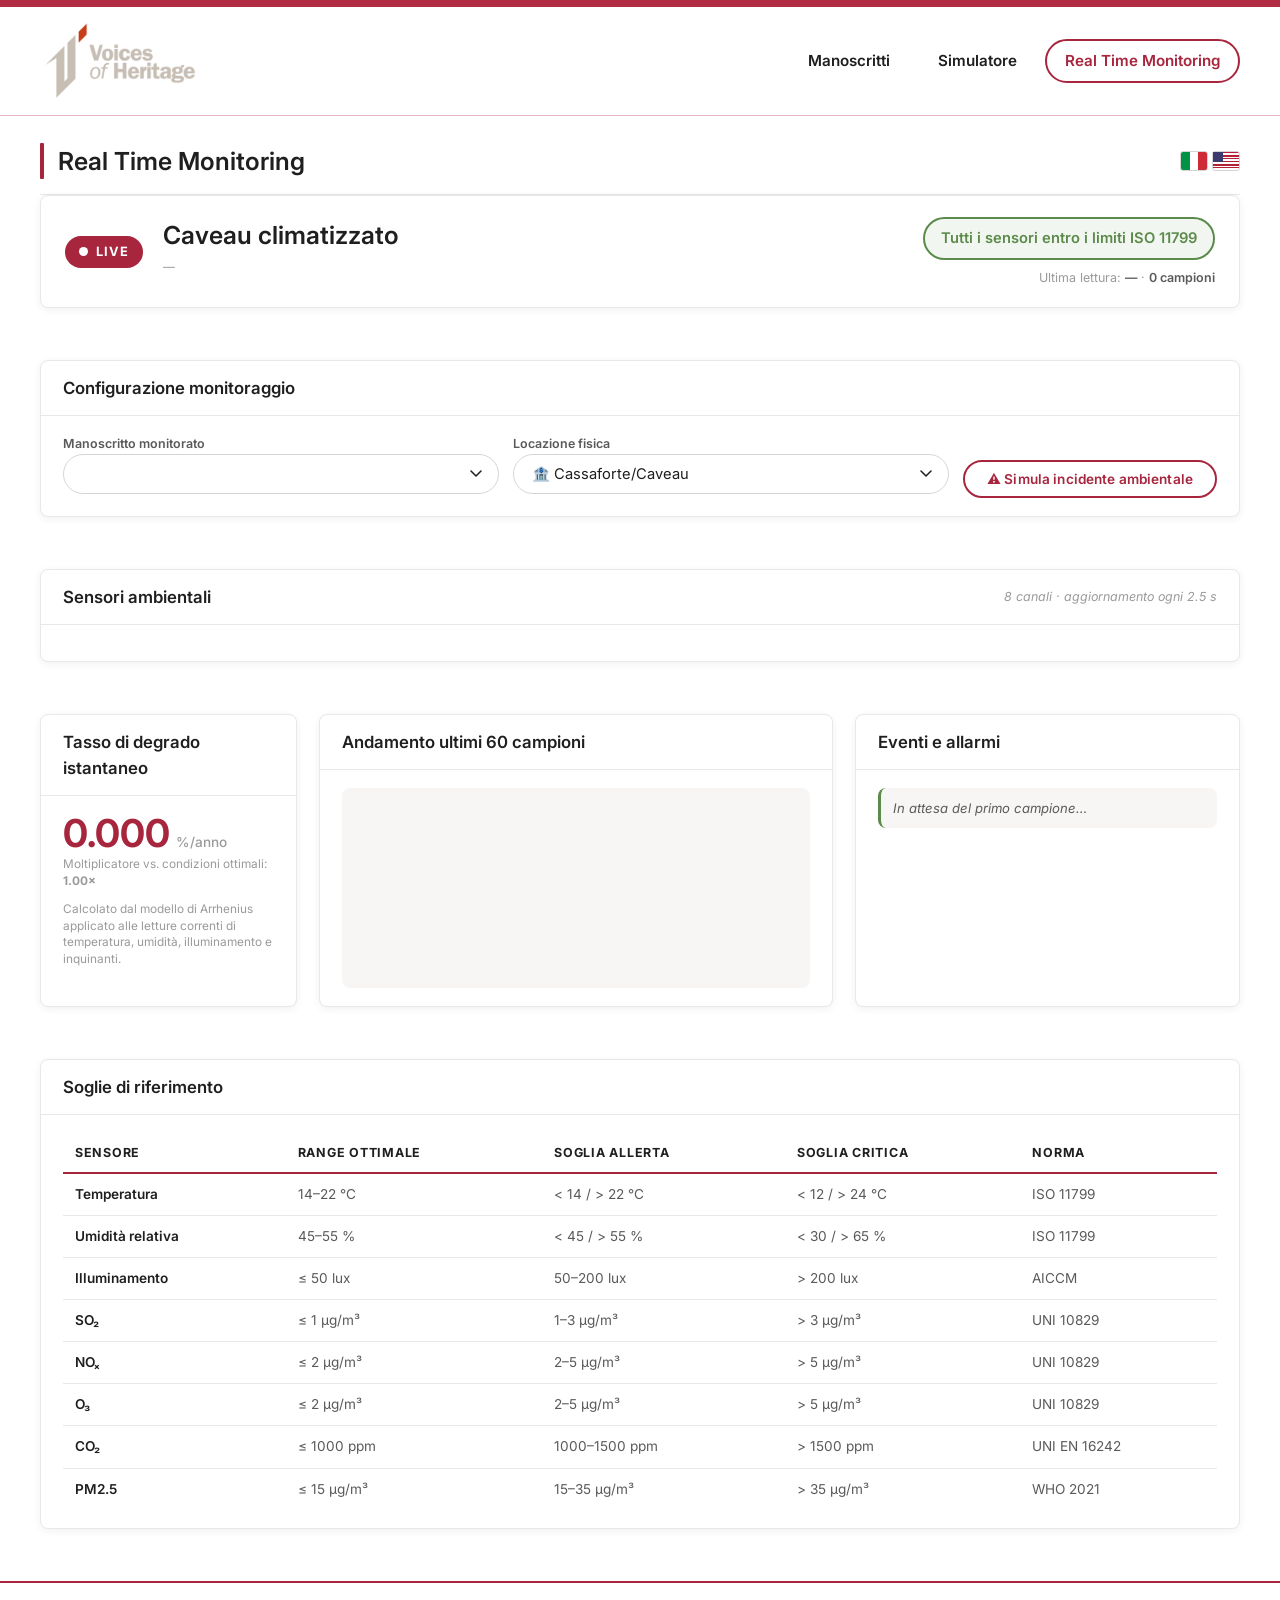
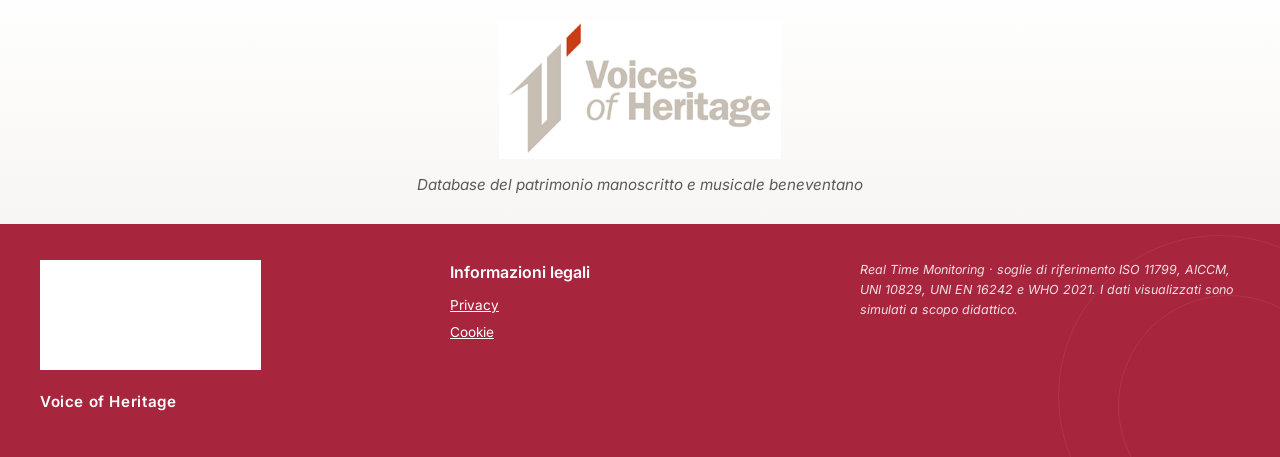
==== monitoring.html @ d682d277 "Three-page navigation: Manoscritti / Simulatore / Real Time Monitoring Replaces the 6-link VoH nav w" ====
<!doctype html>
<html lang="it">
<head>
<meta charset="utf-8" />
<meta name="viewport" content="width=device-width,initial-scale=1" />
<title>Real Time Monitoring · Voices of Heritage</title>
<meta name="description" content="Monitoraggio in tempo reale dei parametri ambientali e degli inquinanti che governano la conservazione dei manoscritti beneventani: T, UR, lux, SO₂, NOₓ, O₃, CO₂, PM2.5." />
<link rel="preconnect" href="https://fonts.googleapis.com" />
<link rel="preconnect" href="https://fonts.gstatic.com" crossorigin />
<link href="https://fonts.googleapis.com/css2?family=Inter:wght@400;500;600;700&display=swap" rel="stylesheet" />
<link rel="stylesheet" href="css/style.css" />
</head>
<body>

<div class="top-strip"></div>

<header class="site-header">
  <div class="site-logo">
    <img src="assets/logo-voh.png" alt="Voices of Heritage" />
  </div>
  <nav class="site-nav">
    <a class="nav-link" href="index.html">Manoscritti</a>
    <a class="nav-link" href="simulatore.html">Simulatore</a>
    <a class="nav-link active" href="monitoring.html">Real Time Monitoring</a>
  </nav>
</header>

<div class="page-title-row">
  <div class="page-title">
    <h2>Real Time Monitoring</h2>
  </div>
  <div class="lang-switcher">
    <span class="lang-flag it" title="Italiano"></span>
    <span class="lang-flag en" title="English"></span>
  </div>
</div>
<div class="page-divider"></div>

<!-- ═══════════════ STATUS BANNER ═══════════════ -->
<section class="full-section">
  <div class="card mon-banner">
    <div class="mon-banner-left">
      <div class="mon-live">
        <span class="live-dot"></span>
        <span>LIVE</span>
      </div>
      <div>
        <h2 id="locDisplayName">Caveau climatizzato</h2>
        <p id="locDisplayDesc" class="hint" style="margin-top:4px">—</p>
      </div>
    </div>
    <div class="mon-banner-right">
      <div class="mon-status status-ok" id="overallStatus">Tutti i sensori entro i limiti ISO 11799</div>
      <div class="mon-meta">
        <span>Ultima lettura: <b id="lastReading">—</b></span>
        <span>·</span>
        <span><b id="uptimeSamples">0 campioni</b></span>
      </div>
    </div>
  </div>
</section>

<!-- ═══════════════ CONFIG ═══════════════ -->
<section class="full-section">
  <div class="card">
    <div class="card-head"><h2>Configurazione monitoraggio</h2></div>
    <div class="card-body mon-config">
      <label>Manoscritto monitorato
        <select id="monManuscript"></select>
      </label>
      <label>Locazione fisica
        <select id="monLocation"></select>
      </label>
      <div class="mon-action">
        <button class="btn-outline" id="btnIncident">⚠ Simula incidente ambientale</button>
      </div>
    </div>
  </div>
</section>

<!-- ═══════════════ SENSOR GRID ═══════════════ -->
<section class="full-section">
  <div class="card">
    <div class="card-head">
      <h2>Sensori ambientali</h2>
      <span class="card-meta">8 canali · aggiornamento ogni 2.5 s</span>
    </div>
    <div class="card-body">
      <div class="sensor-grid" id="sensorGrid"></div>
    </div>
  </div>
</section>

<!-- ═══════════════ RATE + CHART + ALERTS ═══════════════ -->
<section class="full-section">
  <div class="mon-grid">
    <div class="card">
      <div class="card-head"><h2>Tasso di degrado istantaneo</h2></div>
      <div class="card-body">
        <div class="deg-rate-big">
          <span id="degRateValue">0.000</span><small>%/anno</small>
        </div>
        <p class="hint">Moltiplicatore vs. condizioni ottimali: <b id="degRateMult">1.00×</b></p>
        <p class="hint" style="margin-top:8px">
          Calcolato dal modello di Arrhenius applicato alle letture correnti di temperatura,
          umidità, illuminamento e inquinanti.
        </p>
      </div>
    </div>

    <div class="card">
      <div class="card-head"><h2>Andamento ultimi 60 campioni</h2></div>
      <div class="card-body">
        <canvas id="liveChart"></canvas>
      </div>
    </div>

    <div class="card mon-alerts">
      <div class="card-head"><h2>Eventi e allarmi</h2></div>
      <div class="card-body">
        <ul class="alert-list" id="alertList">
          <li class="alert-ok"><span class="alert-msg">In attesa del primo campione…</span></li>
        </ul>
      </div>
    </div>
  </div>
</section>

<!-- ═══════════════ ISO REFERENCE ═══════════════ -->
<section class="full-section">
  <div class="card">
    <div class="card-head"><h2>Soglie di riferimento</h2></div>
    <div class="card-body">
      <table class="ref-table">
        <thead>
          <tr><th>Sensore</th><th>Range ottimale</th><th>Soglia allerta</th><th>Soglia critica</th><th>Norma</th></tr>
        </thead>
        <tbody>
          <tr><td>Temperatura</td><td>14–22 °C</td><td>&lt; 14 / &gt; 22 °C</td><td>&lt; 12 / &gt; 24 °C</td><td>ISO 11799</td></tr>
          <tr><td>Umidità relativa</td><td>45–55 %</td><td>&lt; 45 / &gt; 55 %</td><td>&lt; 30 / &gt; 65 %</td><td>ISO 11799</td></tr>
          <tr><td>Illuminamento</td><td>≤ 50 lux</td><td>50–200 lux</td><td>&gt; 200 lux</td><td>AICCM</td></tr>
          <tr><td>SO₂</td><td>≤ 1 µg/m³</td><td>1–3 µg/m³</td><td>&gt; 3 µg/m³</td><td>UNI 10829</td></tr>
          <tr><td>NOₓ</td><td>≤ 2 µg/m³</td><td>2–5 µg/m³</td><td>&gt; 5 µg/m³</td><td>UNI 10829</td></tr>
          <tr><td>O₃</td><td>≤ 2 µg/m³</td><td>2–5 µg/m³</td><td>&gt; 5 µg/m³</td><td>UNI 10829</td></tr>
          <tr><td>CO₂</td><td>≤ 1000 ppm</td><td>1000–1500 ppm</td><td>&gt; 1500 ppm</td><td>UNI EN 16242</td></tr>
          <tr><td>PM2.5</td><td>≤ 15 µg/m³</td><td>15–35 µg/m³</td><td>&gt; 35 µg/m³</td><td>WHO 2021</td></tr>
        </tbody>
      </table>
    </div>
  </div>
</section>

<div class="brand-strip">
  <img src="assets/logo-voh.png" alt="Voices of Heritage" />
  <p class="brand-strip-tag">Database del patrimonio manoscritto e musicale beneventano</p>
</div>

<footer class="site-footer">
  <div class="footer-content">
    <div class="footer-brand">
      <img src="assets/logo-voh.png" alt="Voices of Heritage" />
      <p>Voice of Heritage</p>
    </div>
    <div class="footer-legal">
      <h4>Informazioni legali</h4>
      <a href="#">Privacy</a>
      <a href="#">Cookie</a>
    </div>
    <div class="footer-meta">
      Real Time Monitoring · soglie di riferimento ISO 11799, AICCM,
      UNI 10829, UNI EN 16242 e WHO 2021. I dati visualizzati sono simulati a
      scopo didattico.
    </div>
  </div>
</footer>

<script src="js/model.js"></script>
<script src="js/monitoring.js"></script>
</body>
</html>
---- css/style.css ----
/* ════════════════════════════════════════════════════════════════════════
   LibriAntichi — Style aligned with Voices of Heritage (VoH) platform
   Light theme, bordeaux accents, pill-shaped form fields
   ════════════════════════════════════════════════════════════════════════ */

:root {
  --voh-red:        #A8253E;
  --voh-red-dark:   #8B1E33;
  --voh-red-strip:  #B22D44;
  --voh-red-light:  #E7B8C2;
  --voh-gray:       #918577;
  --voh-bg:         #FFFFFF;
  --voh-bg-soft:    #F8F6F4;
  --voh-border:     #D5D5D5;
  --voh-border-soft:#E8E8E8;
  --voh-text:       #1F1F1F;
  --voh-text-2:     #5A5A5A;
  --voh-text-3:     #9A9A9A;
  --voh-good:       #5B8A4A;
  --voh-warn:       #C68A2A;
  --voh-bad:        #C44536;
  --shadow-card:    0 2px 8px rgba(0, 0, 0, 0.06);
  --shadow-card-h:  0 4px 16px rgba(0, 0, 0, 0.10);
  --radius-pill:    100px;
  --radius-card:    8px;
}

* { box-sizing: border-box; }
html, body { margin: 0; padding: 0; }

body {
  font-family: 'Inter', system-ui, -apple-system, 'Segoe UI', Roboto, sans-serif;
  background: var(--voh-bg);
  color: var(--voh-text);
  min-height: 100vh;
  line-height: 1.55;
  font-size: 15px;
}

h1, h2, h3 { margin: 0; font-weight: 600; color: var(--voh-text); }
h1 { font-size: 1.4rem; }
h2 { font-size: 1.55rem; }
h3 { font-size: 1.1rem; }

a { color: var(--voh-red); text-decoration: none; }
a:hover { text-decoration: underline; }

/* ── TOP RED STRIP ─────────────────────────────────────────── */
.top-strip {
  height: 7px;
  background: var(--voh-red-strip);
}

/* ── HEADER ────────────────────────────────────────────────── */
.site-header {
  display: flex;
  justify-content: space-between;
  align-items: center;
  padding: 14px 40px;
  border-bottom: 1px solid var(--voh-red-light);
  background: var(--voh-bg);
}
.site-logo {
  display: flex;
  align-items: center;
  gap: 12px;
}
.site-logo img {
  height: 80px;
  width: auto;
  display: block;
}
@media (max-width: 650px) {
  .site-logo img { height: 56px; }
}
.site-nav {
  display: flex;
  gap: 8px;
  align-items: center;
}
.nav-link {
  display: inline-flex;
  align-items: center;
  padding: 8px 18px;
  border-radius: var(--radius-pill);
  font-size: 0.95rem;
  font-weight: 600;
  color: var(--voh-text);
  border: 2px solid transparent;
  transition: all 0.15s;
  text-decoration: none;
  cursor: pointer;
  background: transparent;
  font-family: inherit;
}
.nav-link:hover { color: var(--voh-red); text-decoration: none; }
.nav-link.active {
  color: var(--voh-red);
  border-color: var(--voh-red);
}

/* ── PAGE TITLE WITH RED BAR ───────────────────────────────── */
.page-title-row {
  display: flex;
  justify-content: space-between;
  align-items: center;
  padding: 26px 40px 8px;
  max-width: 1500px;
  margin: 0 auto;
}
.page-title {
  display: flex;
  align-items: center;
  gap: 14px;
}
.page-title::before {
  content: '';
  width: 4px;
  height: 36px;
  background: var(--voh-red);
  border-radius: 1px;
}
.lang-switcher {
  display: flex;
  gap: 4px;
}
.lang-switcher img { width: 24px; height: 18px; cursor: pointer; }
.lang-flag {
  width: 28px; height: 20px;
  border-radius: 3px;
  cursor: pointer;
  border: 1px solid var(--voh-border);
  display: inline-block;
  background-size: cover;
  background-position: center;
}
.lang-flag.it { background: linear-gradient(to right, #009246 33%, #FFFFFF 33% 66%, #CE2B37 66%); }
.lang-flag.en { background: linear-gradient(180deg,
  #B22234 0 8.33%, #FFF 8.33% 16.66%, #B22234 16.66% 25%, #FFF 25% 33.33%,
  #B22234 33.33% 41.66%, #FFF 41.66% 50%, #B22234 50% 58.33%, #FFF 58.33% 66.66%,
  #B22234 66.66% 75%, #FFF 75% 83.33%, #B22234 83.33% 91.66%, #FFF 91.66% 100%);
  position: relative; }
.lang-flag.en::before {
  content: ''; position: absolute; top: 0; left: 0;
  width: 40%; height: 53.33%; background: #3C3B6E;
}

/* ── DIVIDER LINE BELOW HEADER ─────────────────────────────── */
.page-divider {
  border-top: 1px solid var(--voh-border-soft);
  margin: 6px 40px 0;
}

/* ── LAYOUT ────────────────────────────────────────────────── */
.layout {
  display: grid;
  grid-template-columns: 1.35fr 1fr;
  gap: 28px;
  padding: 22px 40px 50px;
  max-width: 1500px;
  margin: 0 auto;
}
@media (max-width: 1050px) { .layout { grid-template-columns: 1fr; padding: 22px 24px; } }

/* ── CARD ──────────────────────────────────────────────────── */
.card {
  background: var(--voh-bg);
  border: 1px solid var(--voh-border-soft);
  border-radius: var(--radius-card);
  box-shadow: var(--shadow-card);
  overflow: hidden;
}
.card-head {
  display: flex;
  justify-content: space-between;
  align-items: center;
  padding: 14px 22px;
  border-bottom: 1px solid var(--voh-border-soft);
}
.card-head h2 { font-size: 1.05rem; color: var(--voh-text); }

/* ── STAGE / AVATAR ────────────────────────────────────────── */
.stage { display: flex; flex-direction: column; }
.stage-canvas {
  position: relative;
  aspect-ratio: 16 / 11;
  width: 100%;
  display: flex; align-items: center; justify-content: center;
  background:
    radial-gradient(ellipse at 50% 60%, #F5F0EA 0%, #FFFFFF 70%);
  overflow: hidden;
  transition: background 0.8s ease;
}
.stage-tag {
  position: absolute;
  top: 14px; left: 18px;
  background: var(--voh-bg);
  border: 1px solid var(--voh-border);
  border-radius: var(--radius-pill);
  padding: 5px 14px;
  font-size: 0.78rem;
  color: var(--voh-text-2);
  font-weight: 500;
  z-index: 5;
  box-shadow: var(--shadow-card);
  display: inline-flex; align-items: center; gap: 6px;
}
.stage-tag::before {
  content: ''; width: 8px; height: 8px; border-radius: 50%;
  background: var(--voh-red);
}
#book-container {
  display: flex; justify-content: center; align-items: center;
  width: 100%; height: 100%;
  position: relative;
}

/* ── Stack di immagini fotografiche del manoscritto beneventano ── */
.ms-stack {
  position: relative;
  width: 92%;
  height: 92%;
  display: flex;
  align-items: center;
  justify-content: center;
  transition: filter 0.6s ease;
}
.ms-img {
  position: absolute;
  width: 100%;
  height: 100%;
  object-fit: contain;
  border-radius: 4px;
  filter: drop-shadow(4px 10px 22px rgba(60, 30, 10, 0.30));
  user-select: none;
  pointer-events: none;
}
.ms-caption {
  position: absolute;
  bottom: 8px;
  right: 8px;
  background: rgba(255,255,255,0.94);
  border: 1px solid var(--voh-border);
  border-radius: var(--radius-pill);
  padding: 5px 14px;
  display: flex; align-items: center; gap: 8px;
  font-size: 0.78rem;
  z-index: 10;
  box-shadow: var(--shadow-card);
}
.ms-caption-num {
  font-weight: 700;
  color: var(--voh-red);
  font-size: 0.84rem;
}
.ms-caption-label {
  color: var(--voh-text-2);
  font-weight: 500;
}

/* Per-location stage backgrounds (subtle, light-theme appropriate) */
.stage-canvas.loc-vault     { background: radial-gradient(ellipse at 50% 60%, #E8EDF2 0%, #FFFFFF 70%); }
.stage-canvas.loc-library   { background: repeating-linear-gradient(90deg, transparent 0 24px, rgba(180,140,80,0.05) 24px 25px), radial-gradient(ellipse at 50% 60%, #F7EFE2 0%, #FFFFFF 70%); }
.stage-canvas.loc-museum    { background: radial-gradient(ellipse at 50% 40%, #FFF5E8 0%, #FFFFFF 70%); }
.stage-canvas.loc-monastery { background: repeating-linear-gradient(0deg, transparent 0 32px, rgba(120,120,100,0.06) 32px 33px), radial-gradient(ellipse at 50% 60%, #EEEDE5 0%, #FFFFFF 70%); }
.stage-canvas.loc-basement  { background: radial-gradient(ellipse at 50% 85%, rgba(80,120,90,0.18) 0%, transparent 60%), radial-gradient(ellipse at 50% 40%, #E8EAE5 0%, #DEDED5 70%); }
.stage-canvas.loc-attic     { background: radial-gradient(ellipse at 50% 25%, rgba(255,180,80,0.30) 0%, transparent 60%), radial-gradient(ellipse at 50% 60%, #FAEAD0 0%, #FFF5E0 70%); }

/* KPI overlay */
.overlay {
  position: absolute; inset: auto 18px 18px 18px;
  display: grid; grid-template-columns: repeat(3, 1fr); gap: 12px;
}
.kpi {
  background: var(--voh-bg);
  border: 1px solid var(--voh-border-soft);
  border-radius: var(--radius-card);
  padding: 12px 14px;
  box-shadow: var(--shadow-card);
}
.kpi-label {
  font-size: 0.68rem;
  color: var(--voh-text-2);
  text-transform: uppercase;
  letter-spacing: 0.08em;
  font-weight: 600;
  display: flex; align-items: center; gap: 6px;
}
.kpi-label::before {
  content: ''; width: 6px; height: 6px; border-radius: 50%; background: var(--voh-red);
}
.kpi-value {
  font-size: 1.5rem;
  color: var(--voh-text);
  line-height: 1.1;
  font-weight: 600;
  margin-top: 3px;
}
.kpi-value small {
  font-size: 0.7rem; color: var(--voh-text-3);
  margin-left: 6px; font-weight: 400;
}

/* ── BUTTONS ───────────────────────────────────────────────── */
button.btn-primary, button.btn-ghost, button.btn-outline {
  font-family: inherit;
  font-weight: 600;
  font-size: 0.85rem;
  padding: 9px 22px;
  border-radius: var(--radius-pill);
  cursor: pointer;
  border: 2px solid transparent;
  transition: all 0.15s;
  letter-spacing: 0.01em;
}
button.btn-primary {
  background: var(--voh-red);
  color: #FFFFFF;
  border-color: var(--voh-red);
}
button.btn-primary:hover {
  background: var(--voh-red-dark);
  border-color: var(--voh-red-dark);
}
button.btn-primary.playing {
  background: #6A6A6A;
  border-color: #6A6A6A;
}
button.btn-ghost {
  background: transparent;
  color: var(--voh-text-2);
  border-color: var(--voh-border);
}
button.btn-ghost:hover { color: var(--voh-red); border-color: var(--voh-red); }
button.btn-outline {
  background: transparent;
  color: var(--voh-red);
  border-color: var(--voh-red);
}
button.btn-outline:hover {
  background: var(--voh-red);
  color: #FFFFFF;
}

.stage-controls { display: flex; gap: 8px; }

/* ── TIMELINE ──────────────────────────────────────────────── */
.timeline {
  padding: 16px 22px 20px;
  display: grid;
  gap: 8px;
  grid-template-columns: auto 1fr auto;
  align-items: center;
  border-top: 1px solid var(--voh-border-soft);
}
.timeline label { color: var(--voh-text-2); font-size: 0.85rem; font-weight: 500; }
.timeline output {
  font-size: 1.05rem;
  color: var(--voh-red);
  font-weight: 600;
  min-width: 80px;
  text-align: right;
}

/* ── RANGE INPUT ───────────────────────────────────────────── */
input[type="range"] {
  -webkit-appearance: none; appearance: none;
  width: 100%; height: 4px; border-radius: 4px;
  background: linear-gradient(90deg, var(--voh-red) 0%, var(--voh-border) 0%);
  outline: none;
  cursor: pointer;
}
input[type="range"]::-webkit-slider-thumb {
  -webkit-appearance: none; appearance: none;
  width: 18px; height: 18px; border-radius: 50%;
  background: var(--voh-red); border: 3px solid #FFFFFF;
  box-shadow: 0 0 0 1px var(--voh-red), 0 2px 4px rgba(0,0,0,0.2);
  cursor: pointer;
}
input[type="range"]::-moz-range-thumb {
  width: 18px; height: 18px; border-radius: 50%;
  background: var(--voh-red); border: 3px solid #FFFFFF;
  box-shadow: 0 0 0 1px var(--voh-red);
  cursor: pointer;
}

/* ── DASHBOARD / FIELDSET ──────────────────────────────────── */
.dashboard { padding-bottom: 4px; }
fieldset {
  border: none;
  padding: 16px 22px;
  margin: 0;
  border-bottom: 1px solid var(--voh-border-soft);
}
fieldset:last-child { border-bottom: none; }
legend {
  font-size: 0.78rem;
  color: var(--voh-text-2);
  font-weight: 700;
  text-transform: uppercase;
  letter-spacing: 0.08em;
  padding: 0;
  margin-bottom: 12px;
  display: flex; align-items: center; gap: 6px;
}
legend::before {
  content: '';
  width: 7px; height: 7px; border-radius: 50%;
  background: var(--voh-red);
}

.grid-2 { display: grid; grid-template-columns: 1fr 1fr; gap: 12px; }

label {
  display: block;
  font-size: 0.78rem;
  color: var(--voh-text-2);
  font-weight: 600;
  margin-bottom: 4px;
}
.field { display: grid; gap: 4px; margin-bottom: 12px; }
.field > span { font-size: 0.78rem; color: var(--voh-text-2); font-weight: 600; }

/* ── PILL DROPDOWN (VoH signature) ─────────────────────────── */
select {
  width: 100%;
  padding: 10px 36px 10px 18px;
  border-radius: var(--radius-pill);
  background: var(--voh-bg);
  color: var(--voh-text);
  border: 1px solid var(--voh-border);
  font-family: inherit;
  font-size: 0.92rem;
  cursor: pointer;
  appearance: none;
  background-image: url("data:image/svg+xml;utf8,<svg xmlns='http://www.w3.org/2000/svg' width='12' height='8' viewBox='0 0 12 8'><path d='M1 1l5 5 5-5' stroke='%231F1F1F' stroke-width='1.5' fill='none' stroke-linecap='round' stroke-linejoin='round'/></svg>");
  background-repeat: no-repeat;
  background-position: right 16px center;
}
select:focus {
  outline: none;
  border-color: var(--voh-red);
  box-shadow: 0 0 0 3px rgba(168, 37, 62, 0.10);
}
select option { background: #FFFFFF; color: var(--voh-text); }

/* ── MANUSCRIPT CARD (VoH result card style) ───────────────── */
.manu-card {
  margin-top: 12px;
  padding: 16px 18px;
  border-radius: var(--radius-card);
  background: var(--voh-bg);
  border: 1px solid var(--voh-border-soft);
  box-shadow: var(--shadow-card);
}
.manu-row {
  display: grid;
  grid-template-columns: 1fr 1fr;
  gap: 14px 18px;
  margin-bottom: 10px;
}
.manu-row > div { display: grid; gap: 3px; }
.manu-k {
  font-size: 0.68rem;
  color: var(--voh-text-2);
  text-transform: uppercase;
  letter-spacing: 0.08em;
  font-weight: 700;
  display: flex; align-items: center; gap: 6px;
}
.manu-k::before {
  content: ''; width: 6px; height: 6px; border-radius: 50%;
  background: var(--voh-red);
}
.manu-v {
  font-size: 0.92rem;
  color: var(--voh-text);
  font-weight: 500;
}
.manu-v.link {
  color: var(--voh-red);
  text-decoration: underline;
  cursor: pointer;
}
.manu-state {
  display: flex; flex-wrap: wrap; gap: 6px;
  margin-top: 10px;
  padding-top: 12px;
  border-top: 1px dashed var(--voh-border);
}
.badge {
  font-size: 0.74rem;
  padding: 4px 12px;
  border-radius: var(--radius-pill);
  border: 1px solid transparent;
  font-weight: 500;
}
.badge.ok   { background: rgba(91,138,74,0.12);  color: var(--voh-good); border-color: rgba(91,138,74,0.35); }
.badge.warn { background: rgba(198,138,42,0.12); color: var(--voh-warn); border-color: rgba(198,138,42,0.35); }
.badge.bad  { background: rgba(196,69,54,0.12);  color: var(--voh-bad);  border-color: rgba(196,69,54,0.35); }
.manu-note {
  margin: 10px 0 0;
  padding-top: 10px;
  border-top: 1px dashed var(--voh-border);
  font-size: 0.84rem;
  color: var(--voh-text-2);
  line-height: 1.55;
  font-style: italic;
}

/* ── LOCATION BUTTONS ──────────────────────────────────────── */
.locations {
  display: grid;
  grid-template-columns: repeat(3, 1fr);
  gap: 8px;
}
@media (max-width: 600px) { .locations { grid-template-columns: 1fr 1fr; } }
.loc {
  background: var(--voh-bg);
  color: var(--voh-text-2);
  border: 1px solid var(--voh-border);
  border-radius: var(--radius-pill);
  padding: 9px 6px;
  font-size: 0.83rem;
  font-weight: 500;
  cursor: pointer;
  font-family: inherit;
  transition: all 0.15s;
  text-align: center;
}
.loc:hover { color: var(--voh-red); border-color: var(--voh-red); }
.loc.on {
  background: var(--voh-red);
  color: #FFFFFF;
  border-color: var(--voh-red);
}
.loc-desc {
  margin-top: 10px;
  font-size: 0.8rem;
  color: var(--voh-text-2);
  line-height: 1.5;
  font-style: italic;
}

/* ── SLIDERS ───────────────────────────────────────────────── */
.slider { margin-bottom: 16px; }
.slider:last-child { margin-bottom: 0; }
.slider-row {
  display: flex; justify-content: space-between; align-items: baseline;
  margin-bottom: 4px;
}
.slider .val { color: var(--voh-text-2); font-size: 0.82rem; font-weight: 500; }
.slider .val b {
  color: var(--voh-red);
  font-weight: 700;
  font-size: 1rem;
  margin-right: 2px;
}
.hint {
  font-size: 0.74rem;
  color: var(--voh-text-3);
  margin-top: 4px;
  line-height: 1.4;
}

/* ── WEATHER BUTTONS ───────────────────────────────────────── */
.weather-grid {
  display: grid;
  grid-template-columns: repeat(auto-fill, minmax(94px, 1fr));
  gap: 8px;
}
.weather-btn {
  background: var(--voh-bg);
  border: 1px solid var(--voh-border);
  border-radius: var(--radius-card);
  padding: 9px 6px;
  cursor: pointer;
  color: var(--voh-text-2);
  font-family: inherit;
  font-size: 0.76rem;
  display: flex; flex-direction: column; align-items: center; gap: 3px;
  transition: all 0.15s;
  font-weight: 500;
}
.weather-btn .wi { font-size: 1.3rem; }
.weather-btn:hover { color: var(--voh-red); border-color: var(--voh-red); }
.weather-btn.active {
  background: var(--voh-red);
  color: #FFFFFF;
  border-color: var(--voh-red);
}

/* ── RISK BLOCKS (chemical / mechanical / biological) ─────── */
.risk-block { margin-bottom: 16px; }
.risk-block:last-child { margin-bottom: 0; }
.risk-header {
  display: flex;
  align-items: baseline;
  justify-content: space-between;
  gap: 10px;
  margin-bottom: 6px;
}
.risk-name {
  font-size: 0.86rem;
  color: var(--voh-text);
  font-weight: 600;
  line-height: 1.35;
}
.risk-name small {
  color: var(--voh-text-3);
  font-weight: 400;
  font-size: 0.75rem;
  font-style: italic;
}
.risk-level {
  font-size: 0.78rem;
  font-weight: 700;
  text-transform: uppercase;
  letter-spacing: 0.06em;
  padding: 3px 10px;
  border-radius: var(--radius-pill);
  border: 1px solid;
  white-space: nowrap;
  flex-shrink: 0;
}
.risk-level.lvl-0 { color: var(--voh-good); border-color: var(--voh-good); background: rgba(91,138,74,0.10); }
.risk-level.lvl-1 { color: #B8870F;        border-color: #B8870F;        background: rgba(184,135,15,0.10); }
.risk-level.lvl-2 { color: var(--voh-warn); border-color: var(--voh-warn); background: rgba(198,138,42,0.10); }
.risk-level.lvl-3 { color: var(--voh-bad);  border-color: var(--voh-bad);  background: rgba(196,69,54,0.10); }

/* Horizontal gauge bar */
.risk-gauge {
  position: relative;
  height: 12px;
  background: var(--voh-bg-soft);
  border: 1px solid var(--voh-border);
  border-radius: var(--radius-pill);
  overflow: hidden;
  margin-bottom: 4px;
}
.risk-gauge-fill {
  height: 100%;
  width: 0;
  border-radius: var(--radius-pill);
  background: var(--voh-good);
  transition: width 0.45s ease, background-color 0.45s ease;
}
.risk-gauge-ticks {
  position: absolute; inset: 0;
  display: grid;
  grid-template-columns: repeat(4, 1fr);
  pointer-events: none;
}
.risk-gauge-ticks span {
  border-right: 1px solid rgba(255,255,255,0.65);
}
.risk-gauge-ticks span:last-child { border-right: 0; }

/* Segmented control for structural sub-indicators */
.seg-list {
  display: grid;
  gap: 8px;
  margin-top: 4px;
}
.seg-row {
  display: grid;
  grid-template-columns: 1fr auto;
  align-items: center;
  gap: 10px;
}
.seg-label {
  font-size: 0.82rem;
  color: var(--voh-text-2);
  font-weight: 500;
}
.seg-control {
  display: inline-flex;
  border: 1px solid var(--voh-border);
  border-radius: var(--radius-pill);
  overflow: hidden;
  background: var(--voh-bg);
}
.seg-control button {
  background: transparent;
  border: 0;
  padding: 5px 12px;
  font-family: inherit;
  font-size: 0.72rem;
  font-weight: 600;
  letter-spacing: 0.02em;
  color: var(--voh-text-3);
  cursor: default;
  border-right: 1px solid var(--voh-border);
  white-space: nowrap;
}
.seg-control button:last-child { border-right: 0; }
.seg-control button.on.sev-0 { background: var(--voh-good); color: #FFFFFF; }
.seg-control button.on.sev-1 { background: #B8870F;        color: #FFFFFF; }
.seg-control button.on.sev-2 { background: var(--voh-warn); color: #FFFFFF; }
.seg-control button.on.sev-3 { background: var(--voh-bad);  color: #FFFFFF; }
@media (max-width: 500px) {
  .seg-row { grid-template-columns: 1fr; }
  .seg-control { justify-self: stretch; display: grid; grid-template-columns: repeat(4, 1fr); }
  .seg-control button { padding: 6px 4px; }
}

/* ── MANUSCRIPT CARD GRID (Manoscritti page) ───────────────── */
.ms-card-grid {
  display: grid;
  grid-template-columns: repeat(auto-fit, minmax(220px, 1fr));
  gap: 14px;
}
.ms-card {
  background: var(--voh-bg);
  border: 2px solid var(--voh-border);
  border-radius: var(--radius-card);
  padding: 16px;
  display: grid;
  gap: 8px;
  cursor: pointer;
  font-family: inherit;
  text-align: left;
  transition: all 0.15s;
  box-shadow: var(--shadow-card);
}
.ms-card:hover {
  border-color: var(--voh-red);
  transform: translateY(-2px);
  box-shadow: var(--shadow-card-h);
}
.ms-card.on {
  border-color: var(--voh-red);
  background: linear-gradient(180deg, rgba(168,37,62,0.06), rgba(168,37,62,0.02));
}
.ms-card-id {
  font-size: 1.25rem;
  font-weight: 700;
  color: var(--voh-red);
  letter-spacing: 0.02em;
  border-bottom: 1px solid var(--voh-border-soft);
  padding-bottom: 8px;
  margin-bottom: 2px;
}
.ms-card-row {
  display: grid;
  grid-template-columns: auto 1fr;
  gap: 4px 10px;
  align-items: baseline;
}
.ms-card-k {
  font-size: 0.66rem;
  color: var(--voh-text-3);
  text-transform: uppercase;
  letter-spacing: 0.06em;
  font-weight: 600;
}
.ms-card-v {
  font-size: 0.86rem;
  color: var(--voh-text);
  font-weight: 500;
  text-align: right;
}

/* Card meta in card-head */
.card-meta {
  font-size: 0.78rem;
  color: var(--voh-text-3);
  font-style: italic;
}

/* ── KPI STRIP (Manoscritti page simulation card) ──────────── */
.sim-card .card-body { padding: 18px 22px 6px; }
.kpi-strip {
  display: grid;
  grid-template-columns: repeat(auto-fit, minmax(160px, 1fr));
  gap: 12px;
  margin-bottom: 18px;
}
.kpi-strip .kpi {
  background: var(--voh-bg-soft);
  border: 1px solid var(--voh-border-soft);
  border-radius: var(--radius-card);
  padding: 12px 14px;
  box-shadow: none;
}

/* When .timeline lives inside a .card-body it must drop its own padding */
.card-body > .timeline {
  padding: 14px 0 0;
  margin-top: 6px;
}

.single-col {
  grid-template-columns: 1fr;
}

/* ── SIMULATOR PAGE: Hypothetical manuscript note ──────────── */
.hypothetical-note {
  padding: 12px 14px;
  background: linear-gradient(180deg, rgba(168,37,62,0.07), rgba(168,37,62,0.02));
  border: 1px solid var(--voh-red-light);
  border-left: 3px solid var(--voh-red);
  border-radius: var(--radius-card);
  font-size: 0.85rem;
  color: var(--voh-text-2);
  line-height: 1.55;
}
.hypothetical-note strong { color: var(--voh-red); }

/* ── REAL TIME MONITORING ──────────────────────────────────── */
.mon-banner {
  display: grid;
  grid-template-columns: 1fr auto;
  gap: 20px;
  align-items: center;
  padding: 20px 24px;
}
@media (max-width: 800px) {
  .mon-banner { grid-template-columns: 1fr; }
}
.mon-banner-left {
  display: flex;
  align-items: center;
  gap: 20px;
}
.mon-banner-left h2 { margin: 0; }
.mon-live {
  display: flex;
  align-items: center;
  gap: 8px;
  background: var(--voh-red);
  color: #FFFFFF;
  padding: 6px 14px;
  border-radius: var(--radius-pill);
  font-size: 0.8rem;
  font-weight: 700;
  letter-spacing: 0.08em;
}
.live-dot {
  width: 9px; height: 9px;
  border-radius: 50%;
  background: #FFFFFF;
  animation: live-pulse 1.4s infinite;
}
@keyframes live-pulse {
  0%, 100% { opacity: 1; transform: scale(1); }
  50%      { opacity: 0.45; transform: scale(0.7); }
}
.mon-banner-right { text-align: right; }
.mon-status {
  display: inline-block;
  padding: 8px 16px;
  border-radius: var(--radius-pill);
  font-size: 0.92rem;
  font-weight: 600;
  border: 2px solid;
  margin-bottom: 8px;
}
.mon-status.status-ok   { color: var(--voh-good); border-color: var(--voh-good); background: rgba(91,138,74,0.08); }
.mon-status.status-warn { color: var(--voh-warn); border-color: var(--voh-warn); background: rgba(198,138,42,0.08); }
.mon-status.status-bad  { color: var(--voh-bad);  border-color: var(--voh-bad);  background: rgba(196,69,54,0.08); animation: status-blink 1.5s infinite; }
@keyframes status-blink {
  0%, 100% { background: rgba(196,69,54,0.08); }
  50%      { background: rgba(196,69,54,0.20); }
}
.mon-meta {
  font-size: 0.78rem;
  color: var(--voh-text-3);
}
.mon-meta b { color: var(--voh-text-2); font-weight: 600; }

/* Monitoring config row */
.mon-config {
  display: grid;
  grid-template-columns: 1fr 1fr auto;
  gap: 14px;
  align-items: end;
}
@media (max-width: 750px) {
  .mon-config { grid-template-columns: 1fr; }
}
.mon-action { display: flex; justify-content: flex-end; }

/* Sensor grid */
.sensor-grid {
  display: grid;
  grid-template-columns: repeat(auto-fill, minmax(200px, 1fr));
  gap: 14px;
}
.sensor-card {
  border: 1px solid var(--voh-border-soft);
  border-radius: var(--radius-card);
  padding: 14px;
  background: var(--voh-bg);
  display: flex;
  flex-direction: column;
  gap: 8px;
}
.sensor-head {
  display: flex;
  justify-content: space-between;
  align-items: center;
  gap: 8px;
}
.sensor-label {
  font-size: 0.76rem;
  color: var(--voh-text-2);
  font-weight: 600;
  line-height: 1.3;
}
.sensor-status {
  font-size: 0.65rem;
  font-weight: 700;
  letter-spacing: 0.06em;
  padding: 2px 8px;
  border-radius: var(--radius-pill);
  border: 1px solid;
  white-space: nowrap;
}
.sensor-status.status-ok   { color: var(--voh-good); border-color: var(--voh-good); background: rgba(91,138,74,0.08); }
.sensor-status.status-warn { color: var(--voh-warn); border-color: var(--voh-warn); background: rgba(198,138,42,0.08); }
.sensor-status.status-bad  { color: var(--voh-bad);  border-color: var(--voh-bad);  background: rgba(196,69,54,0.08); }
.sensor-value {
  font-size: 1.9rem;
  font-weight: 700;
  color: var(--voh-text);
  line-height: 1;
}
.sensor-value small {
  font-size: 0.72rem;
  color: var(--voh-text-3);
  font-weight: 400;
  margin-left: 4px;
}
.sensor-bar {
  height: 6px;
  background: var(--voh-bg-soft);
  border-radius: var(--radius-pill);
  overflow: hidden;
}
.sensor-bar-fill {
  height: 100%;
  width: 0;
  border-radius: var(--radius-pill);
  transition: width 0.4s ease, background-color 0.3s ease;
}
.bar-ok   { background: var(--voh-good); }
.bar-warn { background: var(--voh-warn); }
.bar-bad  { background: var(--voh-bad); }
.sensor-trend {
  display: flex;
  align-items: center;
  gap: 6px;
  font-size: 0.72rem;
  color: var(--voh-text-3);
}
.trend-arrow {
  font-weight: 700;
  font-size: 0.85rem;
}
.trend-up   { color: var(--voh-bad); }
.trend-down { color: var(--voh-good); }
.trend-flat { color: var(--voh-text-3); }
.trend-delta { font-family: 'Inter', monospace; font-weight: 600; }

/* Monitoring grid (rate + chart + alerts) */
.mon-grid {
  display: grid;
  grid-template-columns: 1fr 2fr 1.5fr;
  gap: 22px;
}
@media (max-width: 1100px) { .mon-grid { grid-template-columns: 1fr; } }

.deg-rate-big {
  font-size: 2.4rem;
  font-weight: 700;
  color: var(--voh-red);
  line-height: 1;
}
.deg-rate-big small {
  font-size: 0.85rem;
  color: var(--voh-text-3);
  margin-left: 6px;
  font-weight: 500;
}
#liveChart {
  display: block;
  width: 100%;
  height: 200px;
  background: var(--voh-bg-soft);
  border-radius: var(--radius-card);
}

/* Alert list */
.alert-list {
  list-style: none;
  padding: 0;
  margin: 0;
  display: grid;
  gap: 8px;
  max-height: 280px;
  overflow-y: auto;
}
.alert-list li {
  padding: 10px 12px;
  border-radius: var(--radius-card);
  border-left: 3px solid var(--voh-border);
  background: var(--voh-bg-soft);
  font-size: 0.82rem;
  display: grid;
  grid-template-columns: auto 1fr;
  gap: 10px;
}
.alert-list li.alert-warn { border-left-color: var(--voh-warn); }
.alert-list li.alert-bad  { border-left-color: var(--voh-bad); background: rgba(196,69,54,0.06); }
.alert-list li.alert-ok   { border-left-color: var(--voh-good); color: var(--voh-text-3); font-style: italic; }
.alert-time {
  font-family: 'Inter', monospace;
  font-weight: 600;
  color: var(--voh-text-3);
  font-size: 0.74rem;
}
.alert-msg { color: var(--voh-text-2); }

/* ── PREDICTION LIST ───────────────────────────────────────── */
.prediction { background: var(--voh-bg-soft); }
.pred-list {
  list-style: none;
  padding: 0;
  margin: 0;
  display: grid;
  gap: 8px;
}
.pred-list li {
  display: flex; gap: 12px; align-items: flex-start;
  padding: 12px 14px;
  border-radius: var(--radius-card);
  background: var(--voh-bg);
  border: 1px solid var(--voh-border-soft);
  font-size: 0.86rem;
  color: var(--voh-text-2);
  line-height: 1.5;
  border-left: 3px solid var(--voh-border);
}
.pred-list li .ico {
  width: 22px; height: 22px; flex: 0 0 22px;
  border-radius: 50%;
  display: grid; place-items: center;
  font-size: 0.8rem;
  font-weight: 700;
}
.pred-list li.good { border-left-color: var(--voh-good); }
.pred-list li.good .ico { background: rgba(91,138,74,0.15); color: var(--voh-good); }
.pred-list li.warn { border-left-color: var(--voh-warn); }
.pred-list li.warn .ico { background: rgba(198,138,42,0.15); color: var(--voh-warn); }
.pred-list li.bad  { border-left-color: var(--voh-bad); }
.pred-list li.bad  .ico { background: rgba(196,69,54,0.15); color: var(--voh-bad); }
.pred-list li b { color: var(--voh-text); font-weight: 600; }

/* ── FULL-WIDTH BOTTOM SECTIONS ───────────────────────────── */
.full-section {
  padding: 0 40px 30px;
  max-width: 1500px;
  margin: 0 auto;
}
.full-section .card { margin-bottom: 22px; }
.section-grid {
  display: grid;
  grid-template-columns: 1fr 1fr;
  gap: 22px;
}
@media (max-width: 1050px) { .section-grid { grid-template-columns: 1fr; } }

.card-body { padding: 18px 22px; }

#degradation-chart {
  display: block;
  width: 100%;
  background: var(--voh-bg-soft);
  border-radius: var(--radius-card);
}

/* ── THRESHOLDS ───────────────────────────────────────────── */
.threshold-row {
  display: flex; align-items: center; gap: 12px;
  background: var(--voh-bg);
  border: 1px solid var(--voh-border-soft);
  border-radius: var(--radius-card);
  padding: 11px 16px;
  margin-bottom: 8px;
}
.threshold-dot {
  width: 10px; height: 10px;
  border-radius: 50%;
  flex-shrink: 0;
}
.threshold-label {
  flex: 1;
  font-size: 0.86rem;
  color: var(--voh-text-2);
  font-weight: 500;
}
.threshold-years {
  font-size: 1.02rem;
  font-weight: 700;
  text-align: right;
  min-width: 80px;
}

/* ── REFERENCE TABLE ─────────────────────────────────────── */
.ref-table {
  width: 100%;
  border-collapse: collapse;
  font-size: 0.85rem;
}
.ref-table thead tr { border-bottom: 2px solid var(--voh-red); }
.ref-table th {
  text-align: left;
  padding: 10px 12px;
  color: var(--voh-text);
  font-weight: 700;
  font-size: 0.78rem;
  text-transform: uppercase;
  letter-spacing: 0.06em;
}
.ref-table td {
  padding: 10px 12px;
  border-bottom: 1px solid var(--voh-border-soft);
  color: var(--voh-text-2);
}
.ref-table tr:last-child td { border-bottom: none; }
.ref-table td:first-child { color: var(--voh-text); font-weight: 600; }
.ref-table .star { color: var(--voh-red); letter-spacing: 1px; }

/* ── BRAND STRIP (centered big logo above footer) ─────────── */
.brand-strip {
  display: flex;
  flex-direction: column;
  align-items: center;
  justify-content: center;
  padding: 36px 24px 28px;
  border-top: 2px solid var(--voh-red);
  background: linear-gradient(180deg, var(--voh-bg) 0%, var(--voh-bg-soft) 100%);
  text-align: center;
}
.brand-strip img {
  height: 140px;
  width: auto;
  display: block;
  margin-bottom: 14px;
}
.brand-strip-tag {
  margin: 0;
  font-size: 0.95rem;
  color: var(--voh-text-2);
  font-style: italic;
  max-width: 600px;
}
@media (max-width: 650px) {
  .brand-strip img { height: 90px; }
  .brand-strip { padding: 26px 16px 20px; }
}

/* ── FOOTER ───────────────────────────────────────────────── */
.site-footer {
  background: var(--voh-red);
  color: #FFFFFF;
  margin-top: 0;
  padding: 36px 40px 28px;
  position: relative;
  overflow: hidden;
}
.site-footer::before, .site-footer::after {
  content: '';
  position: absolute;
  border: 1px solid rgba(255,255,255,0.07);
  border-radius: 50%;
  pointer-events: none;
}
.site-footer::before {
  width: 320px; height: 320px;
  right: -100px; bottom: -100px;
}
.site-footer::after {
  width: 220px; height: 220px;
  right: -60px; bottom: -60px;
}

.footer-content {
  display: grid;
  grid-template-columns: 1fr 1fr 1fr;
  gap: 30px;
  max-width: 1500px;
  margin: 0 auto;
  align-items: start;
  position: relative;
  z-index: 1;
}
@media (max-width: 750px) {
  .footer-content { grid-template-columns: 1fr; text-align: center; }
}
.footer-brand img {
  height: 110px;
  width: auto;
  filter: brightness(0) invert(1);
}
.footer-brand p {
  margin-top: 14px;
  font-size: 0.95rem;
  letter-spacing: 0.04em;
  font-weight: 600;
}
.footer-legal h4 {
  font-size: 1rem;
  margin: 0 0 10px;
  color: #FFFFFF;
  font-weight: 600;
}
.footer-legal a {
  color: #FFFFFF;
  text-decoration: underline;
  font-size: 0.85rem;
  display: block;
  margin-bottom: 6px;
}
.footer-legal a:hover { color: var(--voh-red-light); }
.footer-meta {
  font-size: 0.78rem;
  line-height: 1.6;
  color: rgba(255,255,255,0.85);
  font-style: italic;
}

/* ── SCROLLBAR ──────────────────────────────────────────── */
::-webkit-scrollbar { width: 10px; height: 10px; }
::-webkit-scrollbar-track { background: var(--voh-bg-soft); }
::-webkit-scrollbar-thumb { background: var(--voh-border); border-radius: 5px; }
::-webkit-scrollbar-thumb:hover { background: var(--voh-red-light); }

/* ── RESPONSIVE ─────────────────────────────────────────── */
@media (max-width: 650px) {
  .site-header { padding: 12px 18px; }
  .site-logo img { height: 38px; }
  .nav-link { padding: 6px 12px; font-size: 0.85rem; }
  .page-title-row { padding: 20px 18px 6px; }
  .page-divider { margin: 6px 18px 0; }
  .layout { padding: 18px; }
  .full-section { padding: 0 18px 22px; }
  .site-footer { padding: 28px 20px 22px; }
  .overlay { grid-template-columns: 1fr 1fr; }
  .overlay .kpi:last-child { grid-column: span 2; }
  h2 { font-size: 1.3rem; }
}
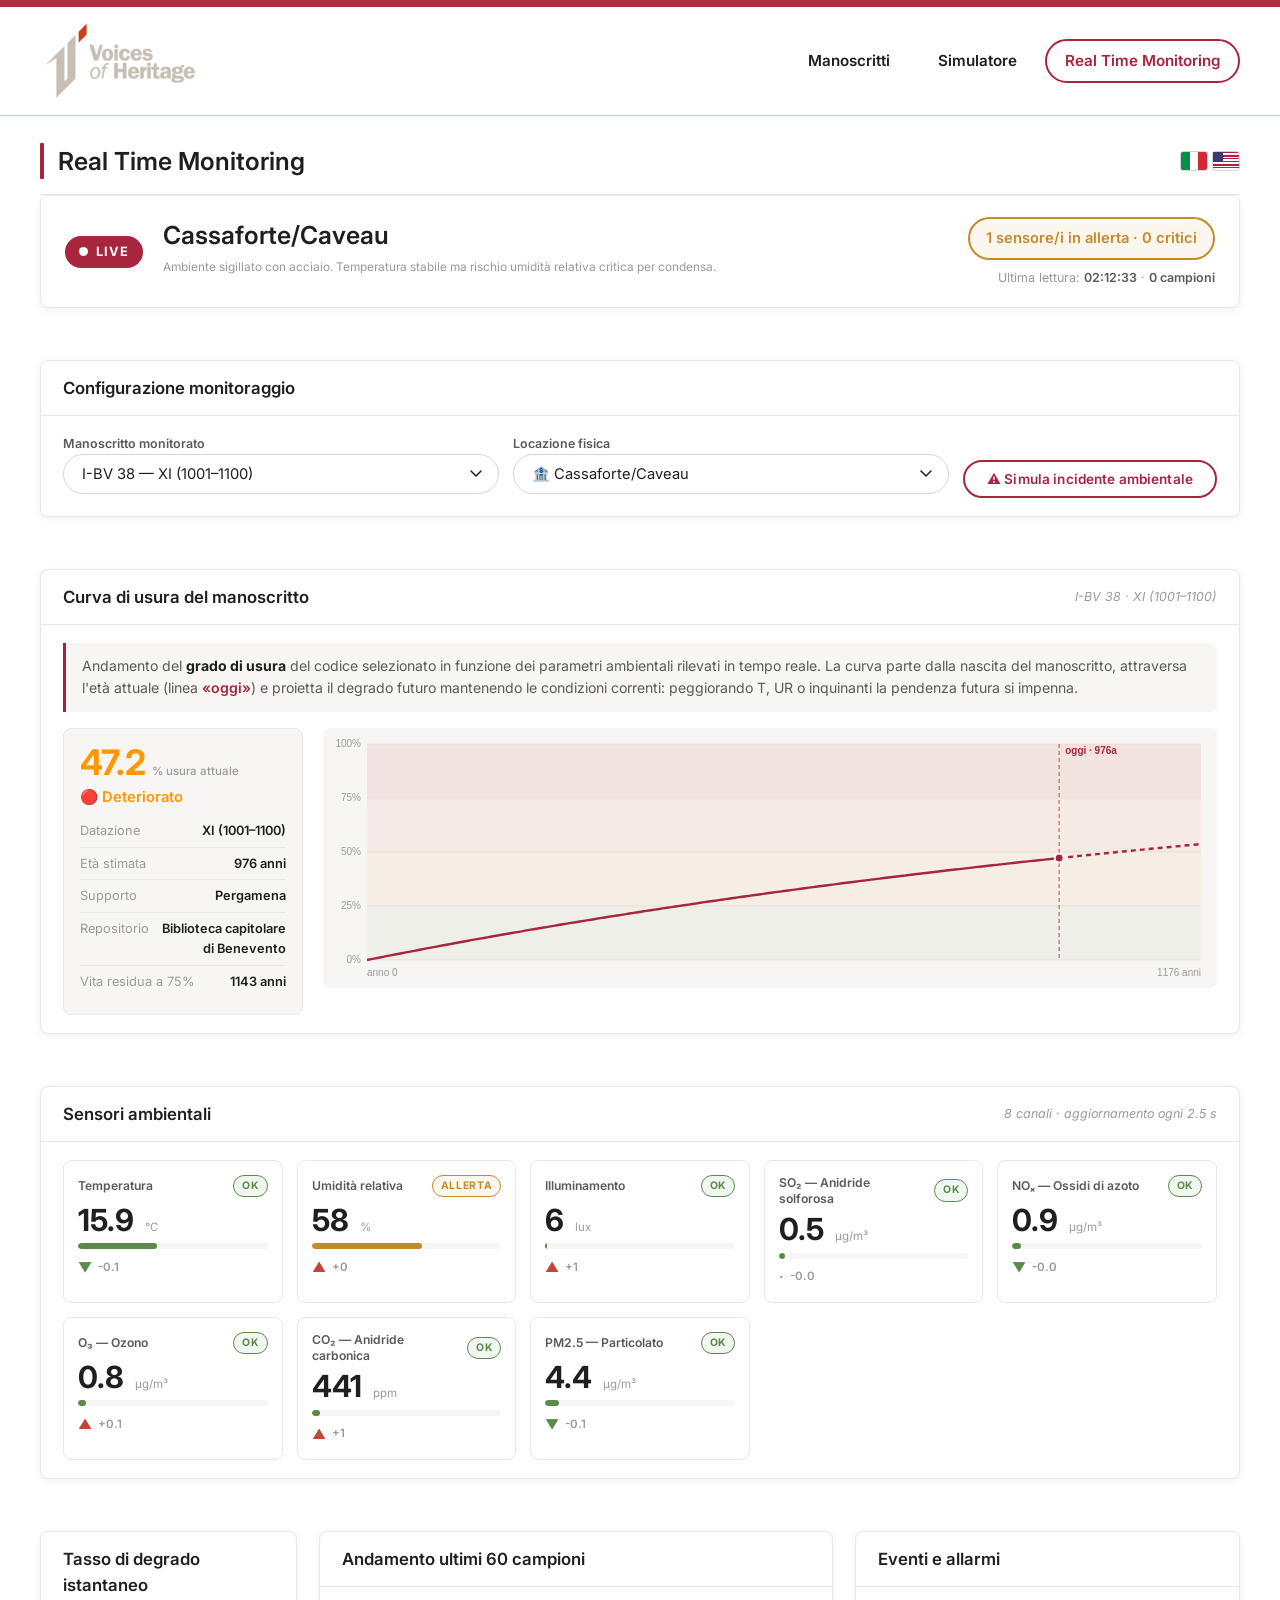
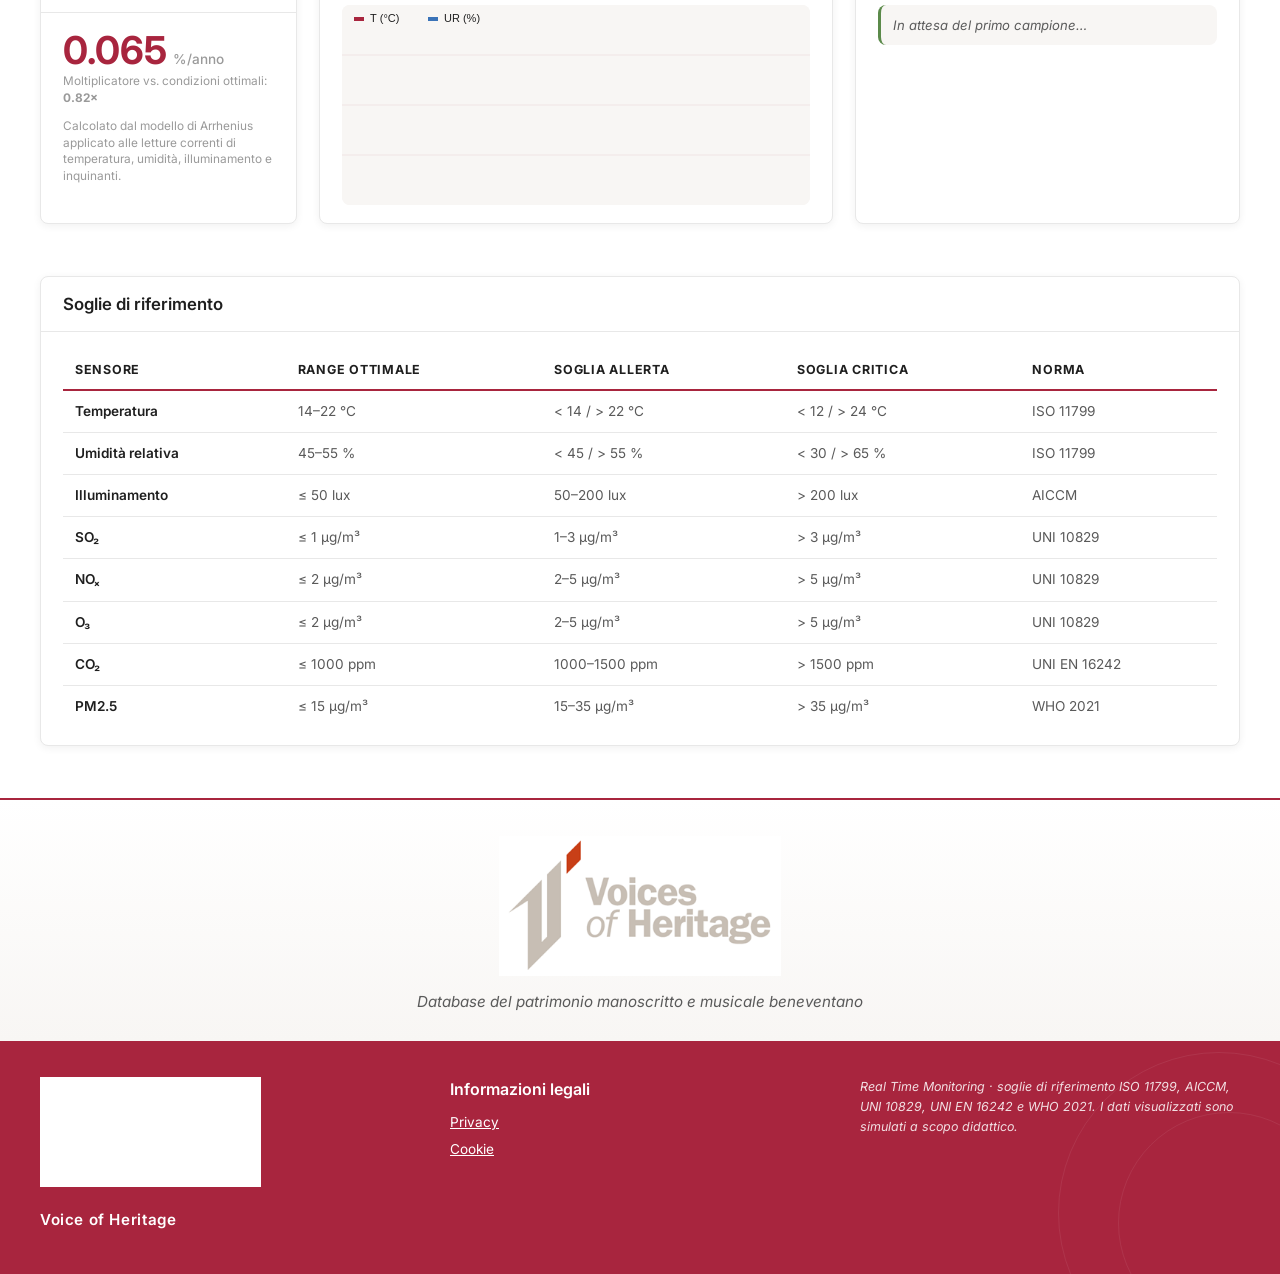
==== commit f80488a0: "Per-page refinements: manuscript-aware simulation, richer thresholds, wear curves Manoscritti (index" ====
--- a/monitoring.html
+++ b/monitoring.html
@@ -10,7 +10,7 @@
 <link href="https://fonts.googleapis.com/css2?family=Inter:wght@400;500;600;700&display=swap" rel="stylesheet" />
 <link rel="stylesheet" href="css/style.css" />
 </head>
-<body>
+<body data-page="monitoring">
 
 <div class="top-strip"></div>
 
@@ -73,6 +73,29 @@
       </label>
       <div class="mon-action">
         <button class="btn-outline" id="btnIncident">⚠ Simula incidente ambientale</button>
+      </div>
+    </div>
+  </div>
+</section>
+
+<!-- ═══════════════ CURVA DI USURA ═══════════════ -->
+<section class="full-section">
+  <div class="card">
+    <div class="card-head">
+      <h2>Curva di usura del manoscritto</h2>
+      <span class="card-meta" id="wearManuLabel">—</span>
+    </div>
+    <div class="card-body">
+      <p class="section-intro">
+        Andamento del <strong>grado di usura</strong> del codice selezionato in funzione dei
+        parametri ambientali rilevati in tempo reale. La curva parte dalla nascita del manoscritto,
+        attraversa l'età attuale (linea <span style="color:#A8253E;font-weight:600">«oggi»</span>)
+        e proietta il degrado futuro mantenendo le condizioni correnti: peggiorando T, UR o
+        inquinanti la pendenza futura si impenna.
+      </p>
+      <div class="wear-layout">
+        <div class="wear-info" id="wearInfo"></div>
+        <canvas id="wearChart"></canvas>
       </div>
     </div>
   </div>
--- a/css/style.css
+++ b/css/style.css
@@ -1251,3 +1251,172 @@
   .overlay .kpi:last-child { grid-column: span 2; }
   h2 { font-size: 1.3rem; }
 }
+
+/* ════════════════════════════════════════════════════════════════════════
+   Additions: enriched manuscript cards, detailed thresholds, wear curve,
+   section intro text
+   ════════════════════════════════════════════════════════════════════════ */
+
+/* Explanatory intro paragraph */
+.section-intro {
+  font-size: 0.88rem;
+  color: var(--voh-text-2);
+  line-height: 1.6;
+  margin: 0 0 16px;
+  padding: 12px 16px;
+  background: var(--voh-bg-soft);
+  border-left: 3px solid var(--voh-red);
+  border-radius: 0 var(--radius-card) var(--radius-card) 0;
+}
+.section-intro strong { color: var(--voh-text); }
+
+/* ── Enriched manuscript catalog cards ── */
+.ms-card-sub {
+  font-size: 0.82rem;
+  color: var(--voh-text-3);
+  font-style: italic;
+  margin-top: -4px;
+  margin-bottom: 4px;
+}
+.ms-card-rows {
+  display: grid;
+  gap: 6px;
+  padding: 8px 0;
+  border-top: 1px solid var(--voh-border-soft);
+  border-bottom: 1px solid var(--voh-border-soft);
+}
+.ms-card-note {
+  font-size: 0.8rem;
+  color: var(--voh-text-2);
+  line-height: 1.5;
+  font-style: italic;
+}
+.ms-card-cta {
+  font-size: 0.78rem;
+  font-weight: 600;
+  color: var(--voh-red);
+  margin-top: 2px;
+}
+.ms-card.on .ms-card-cta { text-decoration: underline; }
+
+/* ── Detailed degradation thresholds ── */
+.threshold-block {
+  border: 1px solid var(--voh-border-soft);
+  border-left: 4px solid var(--lvl, var(--voh-border));
+  border-radius: var(--radius-card);
+  padding: 14px 16px;
+  margin-bottom: 12px;
+  background: var(--voh-bg);
+}
+.threshold-block.reached {
+  background: var(--voh-bg-soft);
+}
+.threshold-block:last-child { margin-bottom: 0; }
+.threshold-head {
+  display: flex;
+  align-items: center;
+  gap: 10px;
+  margin-bottom: 10px;
+}
+.threshold-title {
+  font-size: 1rem;
+  font-weight: 700;
+  color: var(--voh-text);
+  flex: 1;
+}
+.threshold-pct {
+  font-size: 0.82rem;
+  font-weight: 600;
+  color: var(--voh-text-3);
+  margin-left: 4px;
+}
+.threshold-years {
+  font-size: 0.86rem;
+  font-weight: 700;
+  white-space: nowrap;
+}
+.threshold-block.reached .threshold-years {
+  color: var(--voh-text-3) !important;
+  font-style: italic;
+}
+.threshold-detail {
+  display: grid;
+  gap: 8px;
+}
+.threshold-detail p {
+  margin: 0;
+  font-size: 0.85rem;
+  line-height: 1.55;
+  color: var(--voh-text-2);
+}
+.td-tag {
+  display: inline-block;
+  font-size: 0.68rem;
+  font-weight: 700;
+  text-transform: uppercase;
+  letter-spacing: 0.05em;
+  padding: 2px 8px;
+  border-radius: var(--radius-pill);
+  margin-right: 6px;
+  vertical-align: middle;
+}
+.td-mean { background: rgba(91,138,74,0.12);  color: var(--voh-good); }
+.td-act  { background: rgba(168,37,62,0.10);  color: var(--voh-red); }
+
+/* ── Wear curve (monitoring) ── */
+.wear-layout {
+  display: grid;
+  grid-template-columns: 240px 1fr;
+  gap: 20px;
+  align-items: stretch;
+}
+@media (max-width: 800px) {
+  .wear-layout { grid-template-columns: 1fr; }
+}
+.wear-info {
+  background: var(--voh-bg-soft);
+  border: 1px solid var(--voh-border-soft);
+  border-radius: var(--radius-card);
+  padding: 16px;
+}
+.wi-big {
+  font-size: 2.2rem;
+  font-weight: 700;
+  line-height: 1;
+}
+.wi-big small {
+  font-size: 0.72rem;
+  color: var(--voh-text-3);
+  font-weight: 500;
+  margin-left: 6px;
+}
+.wi-state {
+  font-size: 0.92rem;
+  font-weight: 600;
+  margin: 6px 0 12px;
+}
+.wi-list {
+  list-style: none;
+  padding: 0;
+  margin: 0;
+  display: grid;
+  gap: 6px;
+}
+.wi-list li {
+  display: flex;
+  justify-content: space-between;
+  gap: 10px;
+  font-size: 0.8rem;
+  padding-bottom: 6px;
+  border-bottom: 1px solid var(--voh-border-soft);
+}
+.wi-list li:last-child { border-bottom: none; }
+.wi-list li span { color: var(--voh-text-3); }
+.wi-list li b { color: var(--voh-text); font-weight: 600; text-align: right; }
+#wearChart {
+  display: block;
+  width: 100%;
+  height: 260px;
+  background: var(--voh-bg-soft);
+  border-radius: var(--radius-card);
+}
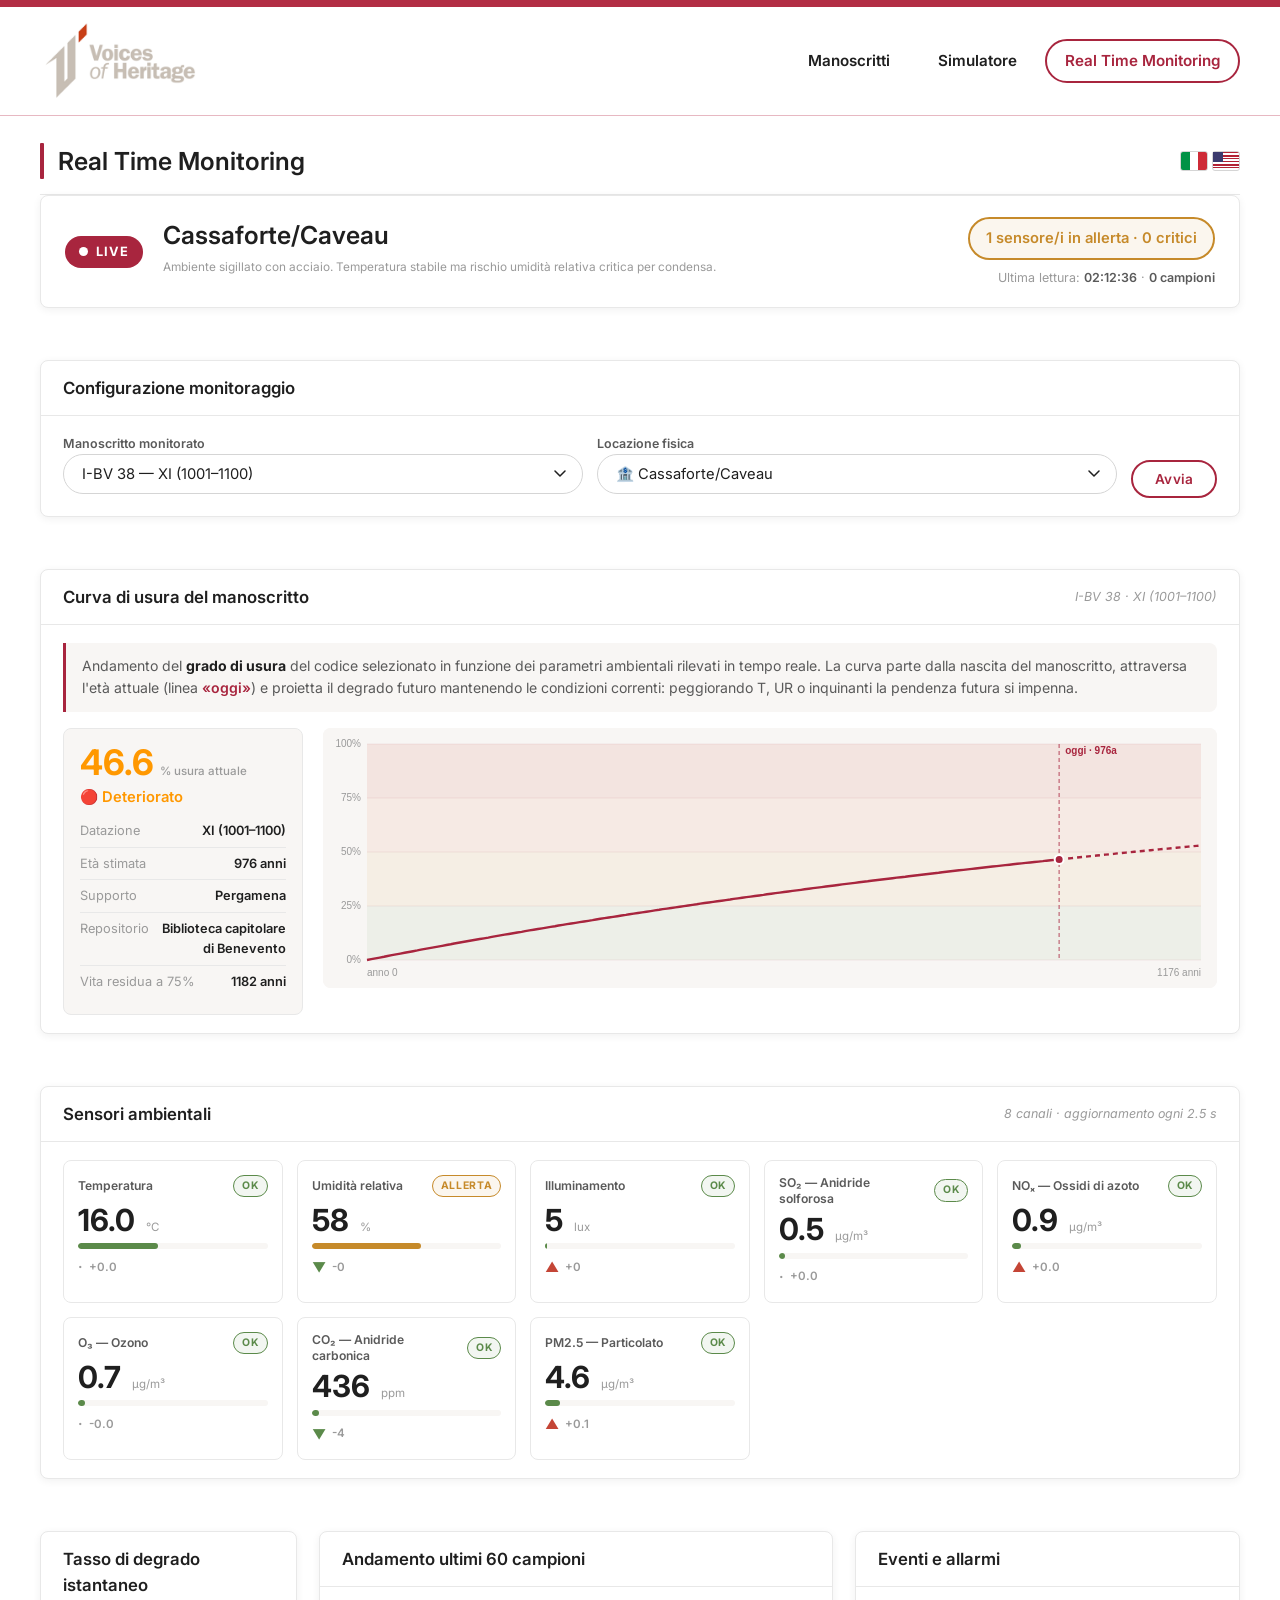
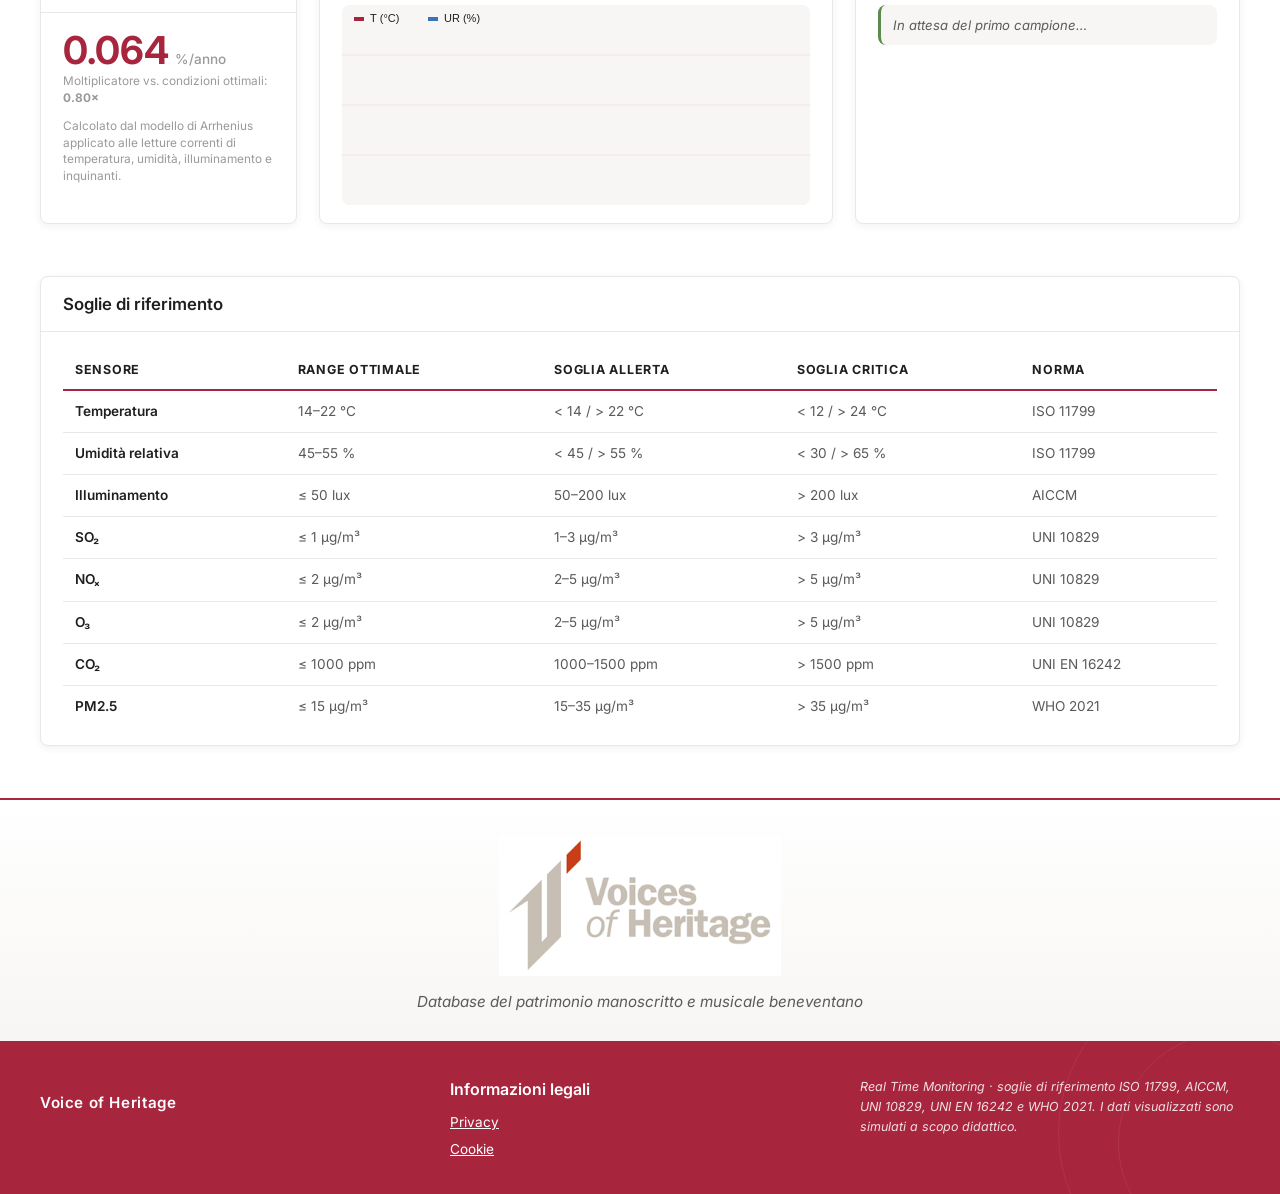
==== commit c7c135d1: "Rename monitoring button to "Avvia" and remove white logo box in footer - Real Time Monitoring: butt" ====
--- a/monitoring.html
+++ b/monitoring.html
@@ -72,7 +72,7 @@
         <select id="monLocation"></select>
       </label>
       <div class="mon-action">
-        <button class="btn-outline" id="btnIncident">⚠ Simula incidente ambientale</button>
+        <button class="btn-outline" id="btnIncident">Avvia</button>
       </div>
     </div>
   </div>
@@ -181,7 +181,6 @@
 <footer class="site-footer">
   <div class="footer-content">
     <div class="footer-brand">
-      <img src="assets/logo-voh.png" alt="Voices of Heritage" />
       <p>Voice of Heritage</p>
     </div>
     <div class="footer-legal">
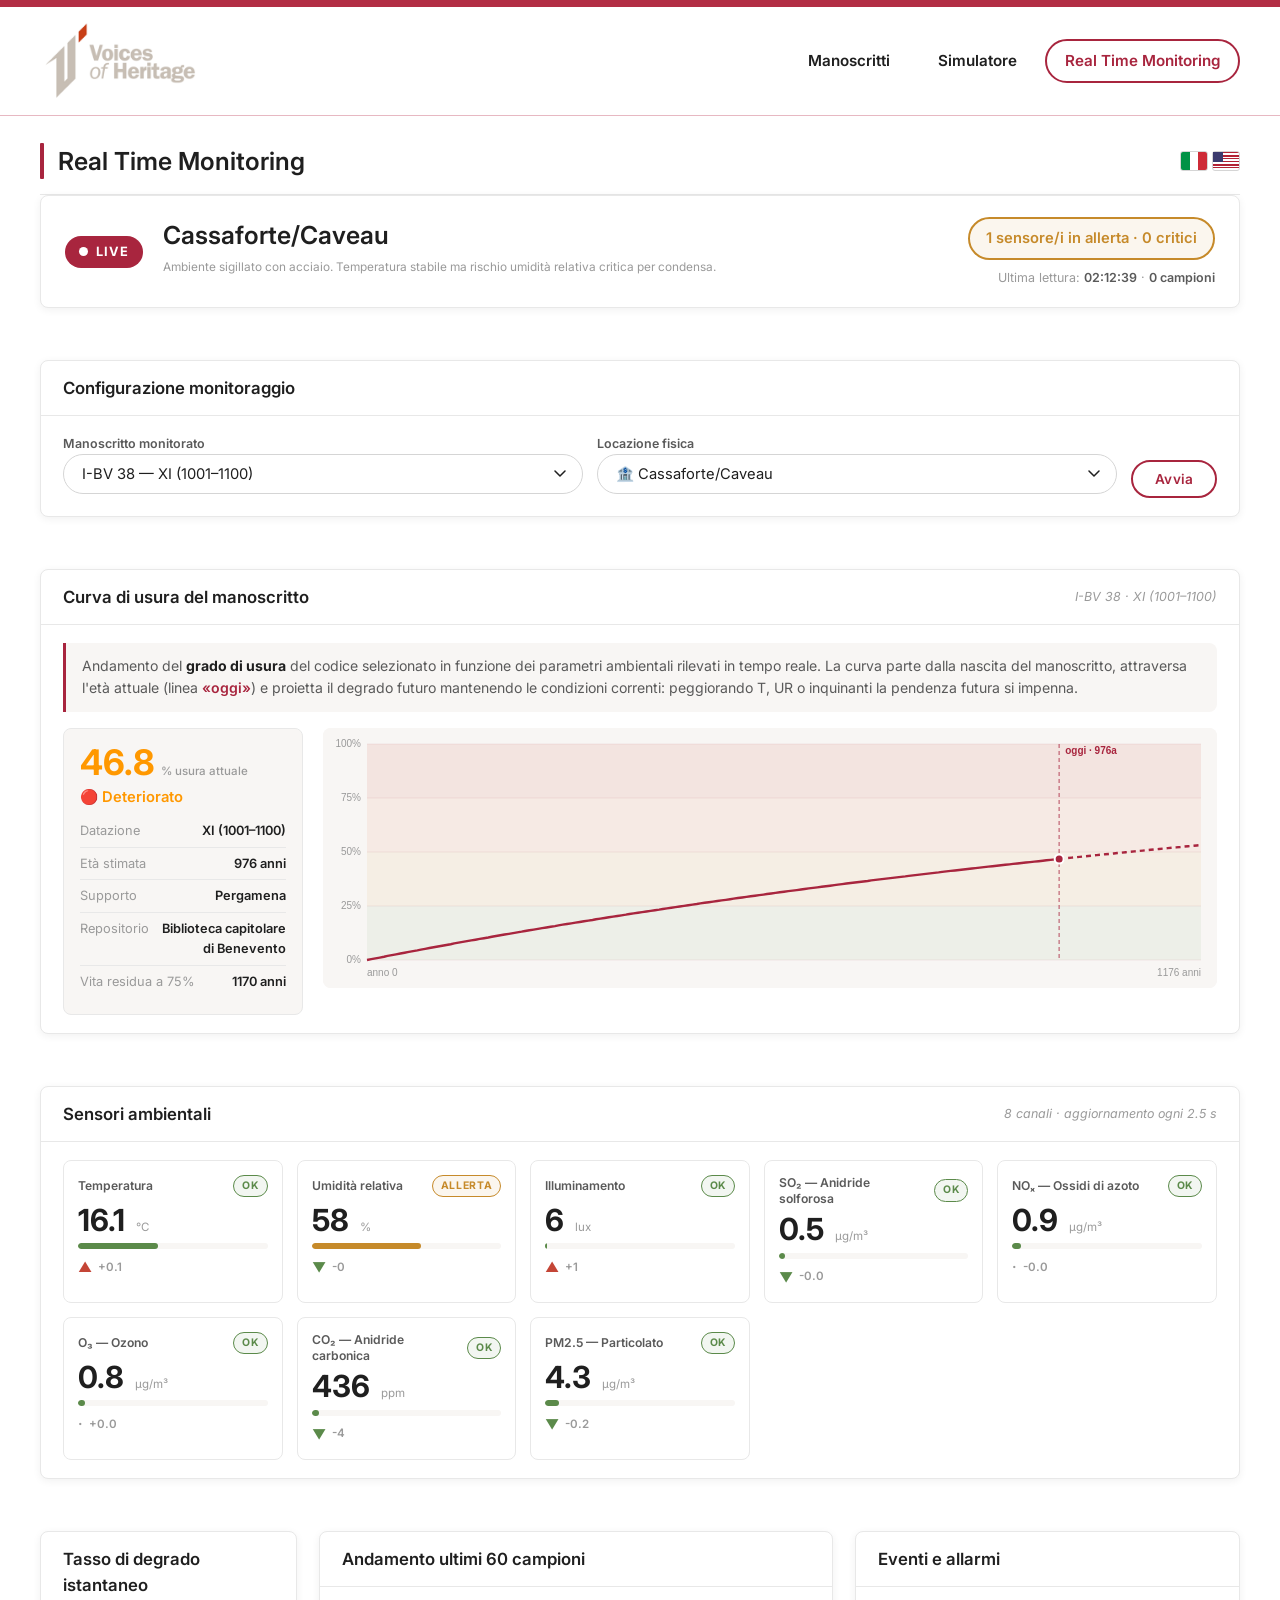
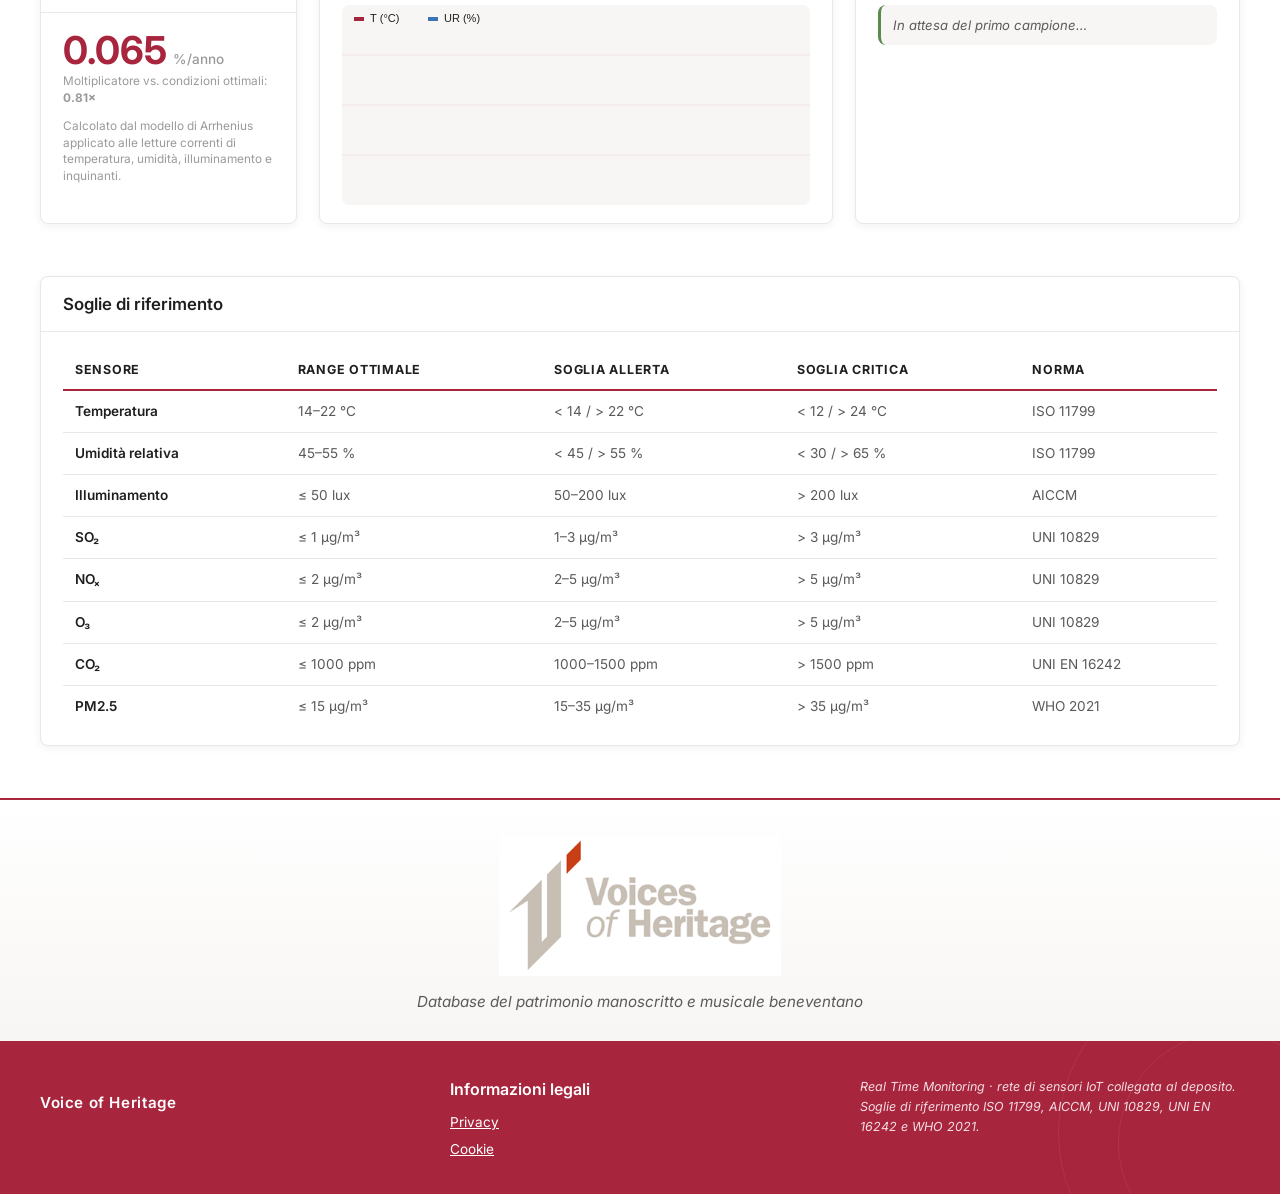
==== commit 2ad3fc3e: "Real Time Monitoring: present as live sensor network, not as a simulation Every user-visible mention" ====
--- a/monitoring.html
+++ b/monitoring.html
@@ -72,7 +72,7 @@
         <select id="monLocation"></select>
       </label>
       <div class="mon-action">
-        <button class="btn-outline" id="btnIncident">Avvia</button>
+        <button class="btn-outline" id="btnTestAlarm" title="Avvia la procedura di test allarmi sulla rete sensori">Avvia</button>
       </div>
     </div>
   </div>
@@ -189,9 +189,9 @@
       <a href="#">Cookie</a>
     </div>
     <div class="footer-meta">
-      Real Time Monitoring · soglie di riferimento ISO 11799, AICCM,
-      UNI 10829, UNI EN 16242 e WHO 2021. I dati visualizzati sono simulati a
-      scopo didattico.
+      Real Time Monitoring · rete di sensori IoT collegata al deposito.
+      Soglie di riferimento ISO 11799, AICCM, UNI 10829, UNI EN 16242 e
+      WHO 2021.
     </div>
   </div>
 </footer>
